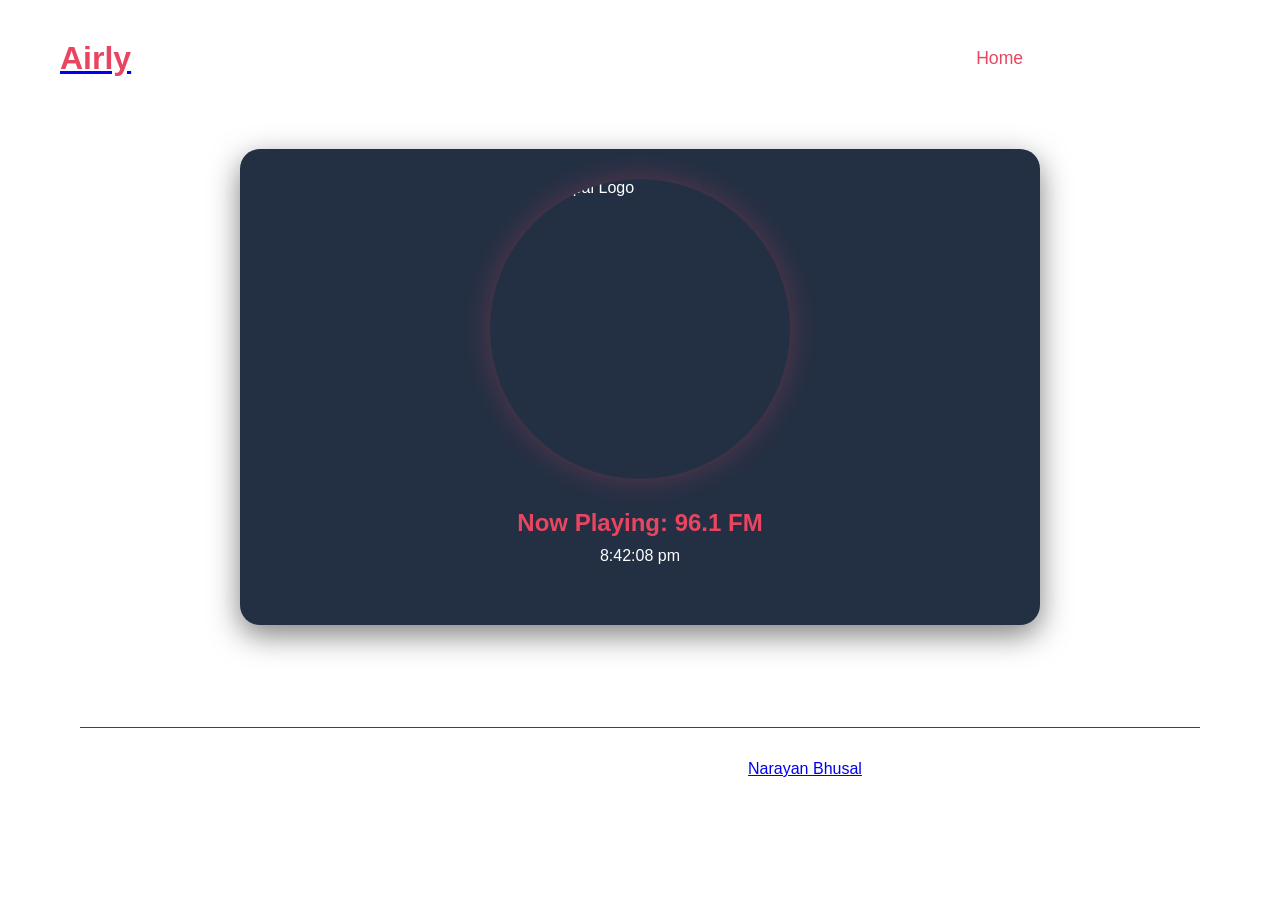
==== index.html @ 95274ca4 "first commit" ====
<!DOCTYPE html>
<html lang="en">
<head>
    <meta charset="UTF-8">
    <meta name="viewport" content="width=device-width, initial-scale=1.0">
    <title>Airly</title>
    <link rel="stylesheet" href="style.css">
    <link rel="stylesheet" href="https://cdnjs.cloudflare.com/ajax/libs/font-awesome/6.4.0/css/all.min.css">
</head>
<body>
    <div class="container">
        <header>
            <a href="https://airly.ictkalika.tech">
                <h1 class="logo">Airly</h1>
                </a>
                <nav>
                    <ul>
                        <li><a href="#" class="active">Home</a></li>
                        <li><a href="#">Programs</a></li>
                        <li><a href="https://naranbhusal02.ictkalike.tech">Contact</a></li>
                    </ul>
                </nav>
        </header>

        <main>
            <div class="player-container">
                <div class="album-art-container">
                    <div class="album-art rotating">
                        <img src="Image.png" alt="Radio Nepal Logo" id="albumArt">
                    </div>
                    <div class="audio-waves">
                        <span></span>
                        <span></span>
                        <span></span>
                        <span></span>
                        <span></span>
                    </div>
                </div>

                <div class="player-info">
                    <h2 id="nowPlaying">Now Playing: 96.1 FM</h2>
                    <p id="currentTime">8:42:08 pm</p>
                </div>

            <div id="loadingIndicator" class="loading-indicator hidden">
                <i class="fas fa-spinner fa-spin"></i> Loading... 
            </div>
            <div id="errorMessage" class="error-message hidden"></div>
        </div>
        </main>

        <footer>
            <div class="footer-bottom">
                &copy; 2026 Narayan Bhusal | Designed with <i class="fas fa-heart"></i> by <a href="https://naranbhusal02.ictkalika.tech">Narayan Bhusal</a>
            </div>
        </footer>
    </div>

    <audio id="radioPlayer" preload="none">
        <source src="https://radio-broadcast.ekantipur.com/stream" type="audio/mpeg">
        Your browser isn't able process this audio element.
    </audio>
    

    <script src="script.js"></script>
</body>
</html>
---- style.css ----
:root {
    --primary-color: #233044;
    --secondary-color: #e94560;
    --text-color: #ffffff;
    --background-color: #1a1a2e;
}

* {
    margin: 0;
    padding: 0;
    box-sizing: border-box;
}

body {
    font-family: 'Arial', sans-serif;
    backgrounf-color: var(--background-color);
    color: var(--text-color);
    min-height: 100vh;
}

.container {
    max-width: 1200px;
    margin: 0 auto;
    padding: 20px;
}

/* CSS part for header section*/
header {
    display: flex;
    justify-content: space-between;
    align-items: center;
    padding: 20px 0;
    border-bottom: 2px solid rgba(255, 255, 255, 0.1);
}

.logo {
    color: var(--secondary-color);
    font-size: 2rem;
    font-weight: bold;
    text-decoration: none;
}

nav ul {
    display: flex;
    gap: 30px;
    list-style: none;
}

nav a {
    color: var(--text-color);
    text-decoration: none;
    font-size: 1.1rem;
    transition: color 0.3s ease;
}

nav a:hover, nav a.active {
    color: var(--secondary-color);
}

/*Audio/Radio Player Container Styles*/
.player-container {
    max-width: 800px;
    margin: 50px auto;
    padding: 30px;
    background-color: var(--primary-color);
    border-radius: 20px;
    box-shadow: 0 10px 30px rgba(0, 0, 0, 0.5);
}

/*Album module styles code*/
.album-art-container {
    position: relative;
    width: 300px;
    height: 300px;
    margin: 0 auto 30px;
}

.album-art {
    width: 100%;
    height: 100%;
    border-radius: 50%;
    overflow: hidden;
    box-shadow: 0 0 30px rgba(233, 69, 96, 0.3);
}

.album-art img {
    width: 100%;
    height: 100%;
    object-fit: cover;
}

.rotating {
    animation: rotate 20s linear infinite;
    animation-play-state: paused;
}

.rotating.playing {
    animation-play-state: running;
}

@keyframes rotate {
    from {
        transform: rotate(0deg);
    }
    to {
        transform: rotate(360deg);
    }
}

/*Wave Animation for the player*/
.audio-waves {
    position: absolute;
    bottom: -20px;
    left: 50%;
    transform: translate(-50%);
    display: flex;
    gap: 5px;
    opacity: 0;
    transition: opacity 0.3s ease;
}

.audio-waves.active {
    opacity: 1;
}

.audio-waves span {
    width: 4px;
    height: 20px;
    background-color: var(--secondary-color);
    border-radius: 2px;
}

.audio-waves span:nth-child(1) {
    animation: wave 1s ease-in-out infinite;
}

.audio-waves span:nth-child(2) {
    animation: wave 1s ease-in-out 0.2s infinite;
}

.audio-waves span:nth-child(3) {
    animatio: wave 1s ease-in-out 0.4s infinite;
}

.audio-waves span:nth-child(4) {
    animation: wave 1s ease-in-out 0.6s infinite;
}

.audio-waves span:nth-child(5) {
    animation: wave 1s ease-in-out 0.8s infinite;
}

@keyframes wave {
    0%, 100% {
        height:20px;
    }
    50% {
        height: 40px;
    }
}


/*FM Information css styles code*/
.player-info {
    text-align: center;
    margin-bottom: 30px;
}

.player-info h2 {
    font-size: 1.5rem;
    margin-bottom: 10px;
    color: var(--secondary-color);
}

/* Radio Control Styles */
.controls {
    display:  flex;
    justify-content: center;
    align-items: center;
    gap: 30px;
}

.control-btn {
    width: 60px;
    height: 60px;
    border-radius: 50%;
    border: none;
    background-color: var(--secondary-color);
    color: var(--text-color);
    font-size: 1.5rem;
    cursor: pointer;
    transition: transform 0.2s ease;
}

.control-btn:hover {
 transform: scale(1.1);
}

.volume-control {
    display: flex;
    align-items: center;
    gap: 10px;
}

#volumeSlider {
    width: 100px;
    accent-color: var(--secondary-color);
}

/* Loading section and error styles*/
.loading-indicator, .error-message {
    text-align: center;
    margin-top: center;
    padding: 10px;
}

.error-message {
    color: #ff4444;
}

.hidden {
    display: none;
}

/* Footer section styles*/
footer {
    text-align: center;
    padding: 20px;
    color: rgba(255, 255, 255, 0.7);
}

/* Making sure all modules are responsive */

@media (max-width: 768px) {
    header{
        flex-direction: column;
        gap: 20px;
        text-align: center;
    }

    nav ul {
        gap: 15px;
    }

    .album-art-container {
        width: 200px;
        height: 200px;
    }

    .player-container {
        margin: 30px auto;
        padding: 20px;
    }
    }


    @media (max-width: 480px) {
        nav ul {
            flex-direction: column;
            gap: 10px;
            text-align: center;
        }

        .controls {
            flex-direction: column;
        }

        .volume-control {
            width: 100%;
            justify-content: center;
        }
    }

    .footer-bottom {
        text-align: center;
        padding-top: 2rem;
        border-top: 1px solid #3f3f5a;
        margin-top: 2rem;
    }
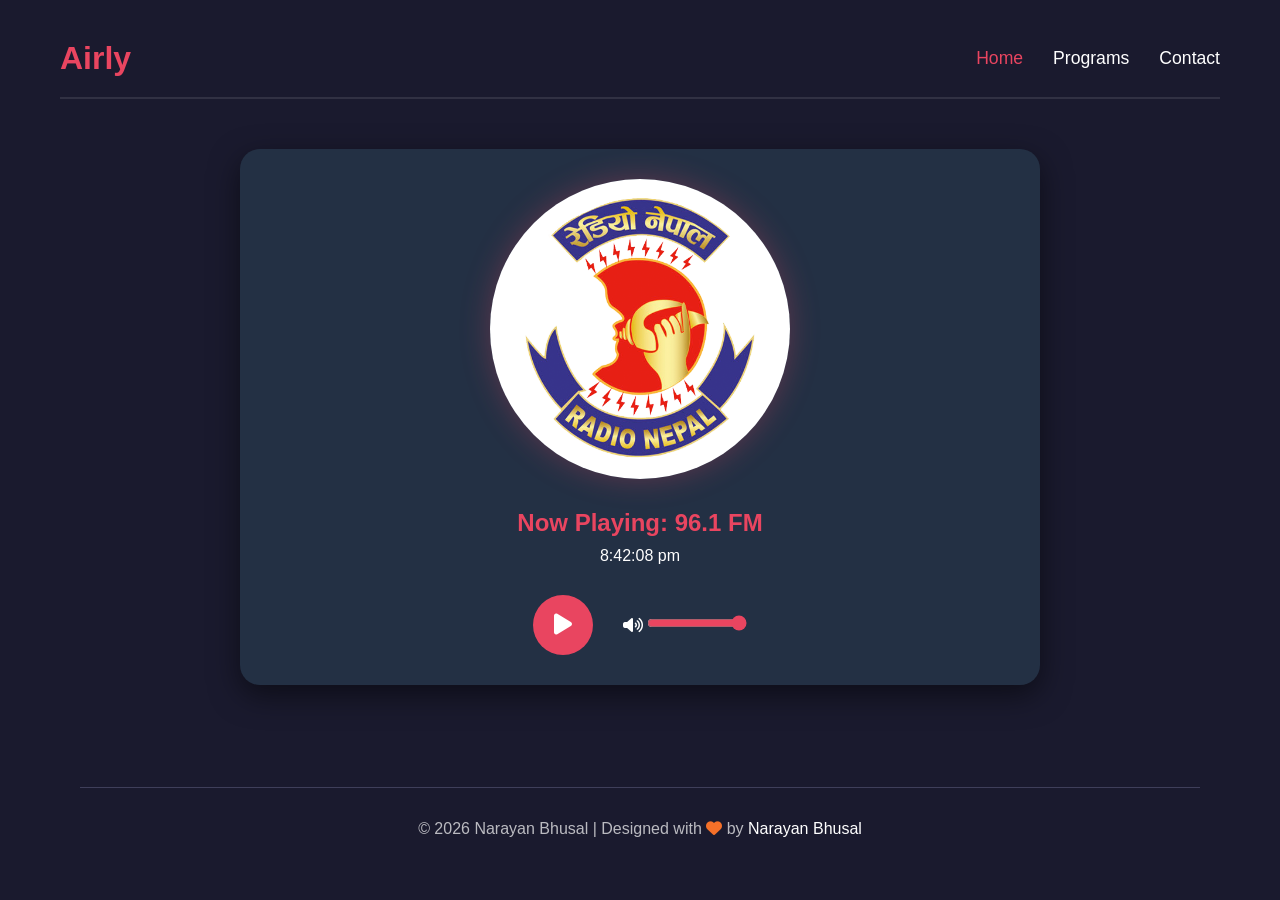
==== commit 66f0da28: "first working output with one radio stream added to the project" ====
--- a/index.html
+++ b/index.html
@@ -10,14 +10,14 @@
 <body>
     <div class="container">
         <header>
-            <a href="https://airly.ictkalika.tech">
+            <a href="https://airly.ictkalika.tech" style="text-decoration: none;">
                 <h1 class="logo">Airly</h1>
                 </a>
                 <nav>
                     <ul>
                         <li><a href="#" class="active">Home</a></li>
                         <li><a href="#">Programs</a></li>
-                        <li><a href="https://naranbhusal02.ictkalike.tech">Contact</a></li>
+                        <li><a href="https://naranbhusal02.ictkalika.tech">Contact</a></li>
                     </ul>
                 </nav>
         </header>
@@ -26,7 +26,7 @@
             <div class="player-container">
                 <div class="album-art-container">
                     <div class="album-art rotating">
-                        <img src="Image.png" alt="Radio Nepal Logo" id="albumArt">
+                        <img src="logo/image.png" alt="Radio Nepal Logo" id="albumArt">
                     </div>
                     <div class="audio-waves">
                         <span></span>
@@ -42,6 +42,15 @@
                     <p id="currentTime">8:42:08 pm</p>
                 </div>
 
+                <div class="controls">
+                    <button id="playPauseBtn" class="control-btn">
+                        <i class="fas fa-play"></i>
+                    </button>
+                    <div class="volumeControl">
+                        <i class="fas fa-volume-up" id="volumeIcon"></i>
+                        <input type="range" id="volumeSlider" min="0" max="1" step="0.1" value ="1">
+                    </div>
+                    </div>
             <div id="loadingIndicator" class="loading-indicator hidden">
                 <i class="fas fa-spinner fa-spin"></i> Loading... 
             </div>
@@ -51,10 +60,11 @@
 
         <footer>
             <div class="footer-bottom">
-                &copy; 2026 Narayan Bhusal | Designed with <i class="fas fa-heart"></i> by <a href="https://naranbhusal02.ictkalika.tech">Narayan Bhusal</a>
+                &copy; 2026 Narayan Bhusal | Designed with <i class="fas fa-heart"></i> by <a href="https://naranbhusal02.ictkalika.tech" class="mylink">Narayan Bhusal</a>
             </div>
         </footer>
     </div>
+
 
     <audio id="radioPlayer" preload="none">
         <source src="https://radio-broadcast.ekantipur.com/stream" type="audio/mpeg">
--- a/style.css
+++ b/style.css
@@ -13,7 +13,7 @@
 
 body {
     font-family: 'Arial', sans-serif;
-    backgrounf-color: var(--background-color);
+    background-color: var(--background-color);
     color: var(--text-color);
     min-height: 100vh;
 }
@@ -276,4 +276,16 @@
         padding-top: 2rem;
         border-top: 1px solid #3f3f5a;
         margin-top: 2rem;
+    }
+
+    .mylink{
+        color: var(--text-color);
+        text-decoration: none;
+    }
+    .mylink:hover {
+        color: var(--secondary-color);
+    }
+
+    .fa-heart {
+        color: rgb(244, 112, 41);
     }
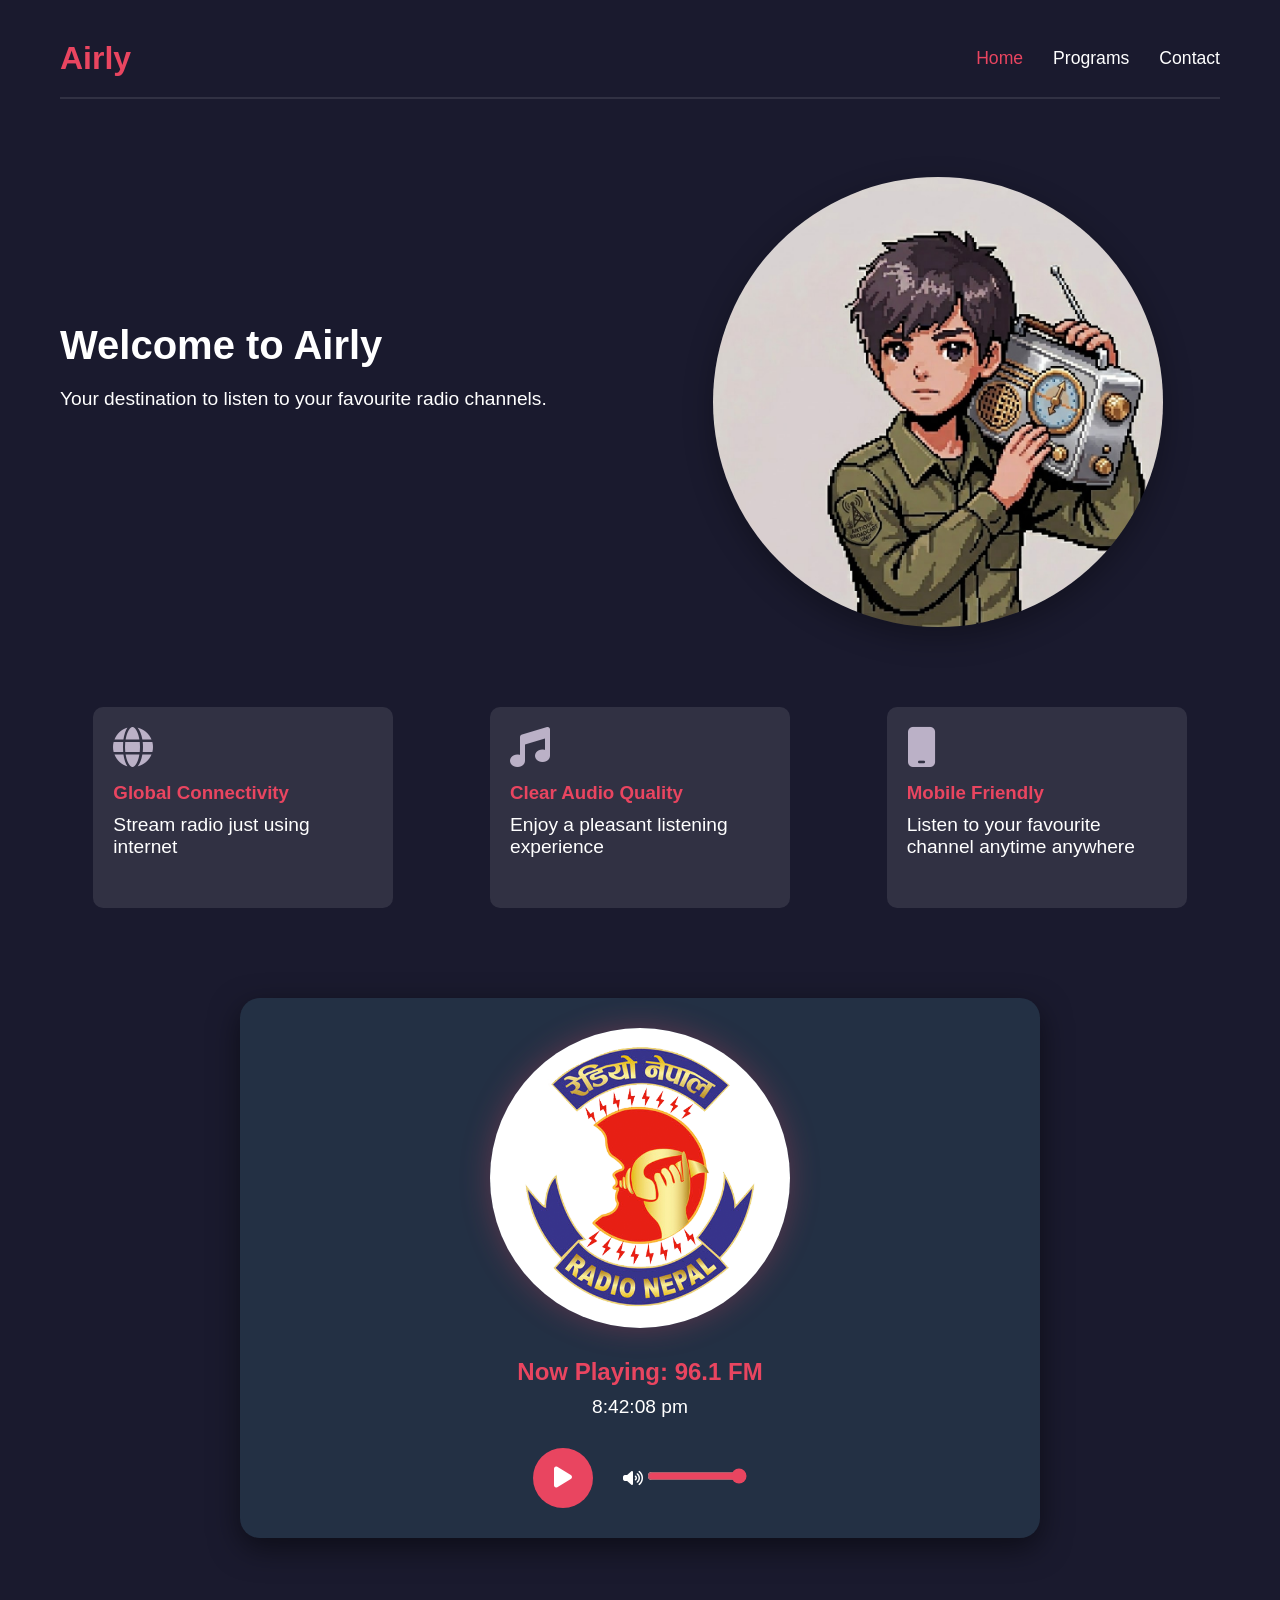
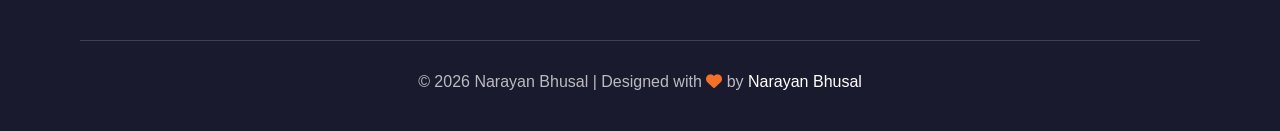
==== commit 69ecc498: "home section update" ====
--- a/index.html
+++ b/index.html
@@ -21,6 +21,53 @@
                     </ul>
                 </nav>
         </header>
+
+
+
+<br>
+<section class="home-section" id="home">
+    <div class="animated-background">
+        <div class="wave"></div>
+        <div class="wave"></div>
+        <div class="wave"></div>
+    </div>
+
+    <div class="content">
+        <div class="text-content">
+            <h2 class="animated-text">Welcome to Airly</h2>
+            <p class="animated-text">Your destination to listen to your favourite radio channels.</p>
+            <a href="#stations" class="cta-button animated-button">Try it</a>
+        </div>
+        <div class="image-content">
+            <img src="image.png" alt="Just Me Listening to the radio" class="floating-image" id="radioImage">
+        </div>
+    </div>
+
+    <div class="features">
+        <div class="feature animated-features">
+            <i class="fas fa-globe"></i>
+            <h3>Global Connectivity</h3>
+            <p>Stream radio just using internet</p>
+        </div>
+
+        <div class="feature animated-features">
+            <i class="fas fa-music"></i>
+            <h3>Clear Audio Quality</h3>
+            <p>Enjoy a pleasant listening experience</p>
+        </div>
+
+        <div class="feature animated-features">
+            <i class="fas fa-mobile"></i>
+            <h3>Mobile Friendly</h3>
+            <p>Listen to your favourite channel anytime anywhere</p>
+        </div>
+    </div>
+    
+</section>
+
+
+
+
 
         <main>
             <div class="player-container">
--- a/style.css
+++ b/style.css
@@ -3,6 +3,7 @@
     --secondary-color: #e94560;
     --text-color: #ffffff;
     --background-color: #1a1a2e;
+    --accent-color: #bbb1c7;
 }
 
 * {
@@ -277,7 +278,8 @@
         border-top: 1px solid #3f3f5a;
         margin-top: 2rem;
     }
-
+    
+    /*Developer and copyright line css code*/
     .mylink{
         color: var(--text-color);
         text-decoration: none;
@@ -288,4 +290,167 @@
 
     .fa-heart {
         color: rgb(244, 112, 41);
+    }
+
+
+
+
+    /* CSS Styles code for home section*/
+    .home-section {
+        padding: 60px 0;
+        position: relative;
+    }
+
+    .content {
+        display: flex;
+        justify-content: space-between;
+        align-items: center;
+        gap: 30px;
+    }
+    .text-content {
+        flex: 1;
+    }
+
+    .animated-text {
+        opacity: 0;
+        transform: translateY(20px);
+        animation: fade-in-up 1s ease forwards;
+        color: var(--text-color);
+    }
+
+    .animated-text:nth-child(1) {
+        animation-delay: 0.3s;
+    }
+
+    @keyframes fade-in-up {
+        to {
+            opacity: 1;
+            transform: translateY(0);
+        }
+    }
+
+    h2 {
+        font-size: 2.5rem;
+        margin-bottom: 20px;
+        color: var(--accent-color);
+    }
+
+    p {
+        font-size: 1.2rem;
+        margin-bottom: 30px;
+    }
+
+    .cta-button {
+        display: inline-block;
+        background-color: var(--secondary-color);
+        color: var(--text-color);
+        padding: 12px 24px;
+        border-radius: 30px;
+        text-decoration: none;
+        font-weight: bold;
+        transition: background-color 0.3s ease, transform 0.3s ease;
+    }
+
+    .cta-button:hover {
+        background-color: #d63a51;
+        transform: scale(1.05);
+    }
+
+    .animated-button {
+        opacity: 0;
+        animation: fade-in 1s ease 0.6s forwards;
+    }
+
+    @keyframes fade-in {
+        to {
+            opcaity: 1;
+        }
+    }
+
+    .image-content {
+        flex: 1;
+        display: flex;
+        justify-content: center;
+        align-items: center;
+    }
+
+    .floating-image {
+        max-width: 100%;
+        height: 450px;
+        width: 450px;
+        border-radius: 300px;
+        box-shadow: 0 10px 30px rgba(0, 0, 0, 0.3);
+        animation: float 6s ease-in-out infinite;
+    }
+
+    @keyframes float {
+        0%, 100% {
+            transform: translateY(0);
+        }
+        50% {
+            transform: translateY(-20px);
+        }
+    }
+
+    .features {
+        display: flex;
+        justify-content: space-around;
+        flex-wrap: wrap;
+        gap: 30px;
+        margin-top: 60px;
+    }
+
+    .feature {
+        flex: 1;
+        min-width: 200px;
+        max-width: 300px;
+        padding: 20px;
+        background-color: rgba(255, 255, 255, 0.1);
+        border-radius: 10px;
+        transition: transform 0.3s ease;
+        opacity: 1;
+        transform: translateY(20px);
+    }
+
+    .animated-feature {
+        animation: fade-in-up 1s ease forwards;
+    }
+
+    .animated-feature:nth-child(2) {
+        animation-delay: 0.2s;
+    }
+
+    .animated-feature:nth-child(3) {
+        animation-delay: 0.4s;
+    }
+
+    .feature:hover {
+        transform: translateY(-5px);
+    }
+
+    .feature i {
+        font-size: 2.5rem;
+        color: var(--accent-color);
+        margin-bottom: 15px;
+    }
+
+    .feature h3 {
+        margin-bottom: 10px;
+        color: var(--secondary-color);
+    }
+
+    /*Making sure it is responsive*/
+
+    @media (max-width: 768px) {
+        h2 {
+            font-size: 2rem;
+                }
+                .features {
+                    flex-direction: column;
+                    align-items: center;
+                }
+                .feature {
+                    width: 100%;
+                    max-width: none;
+                }
     }
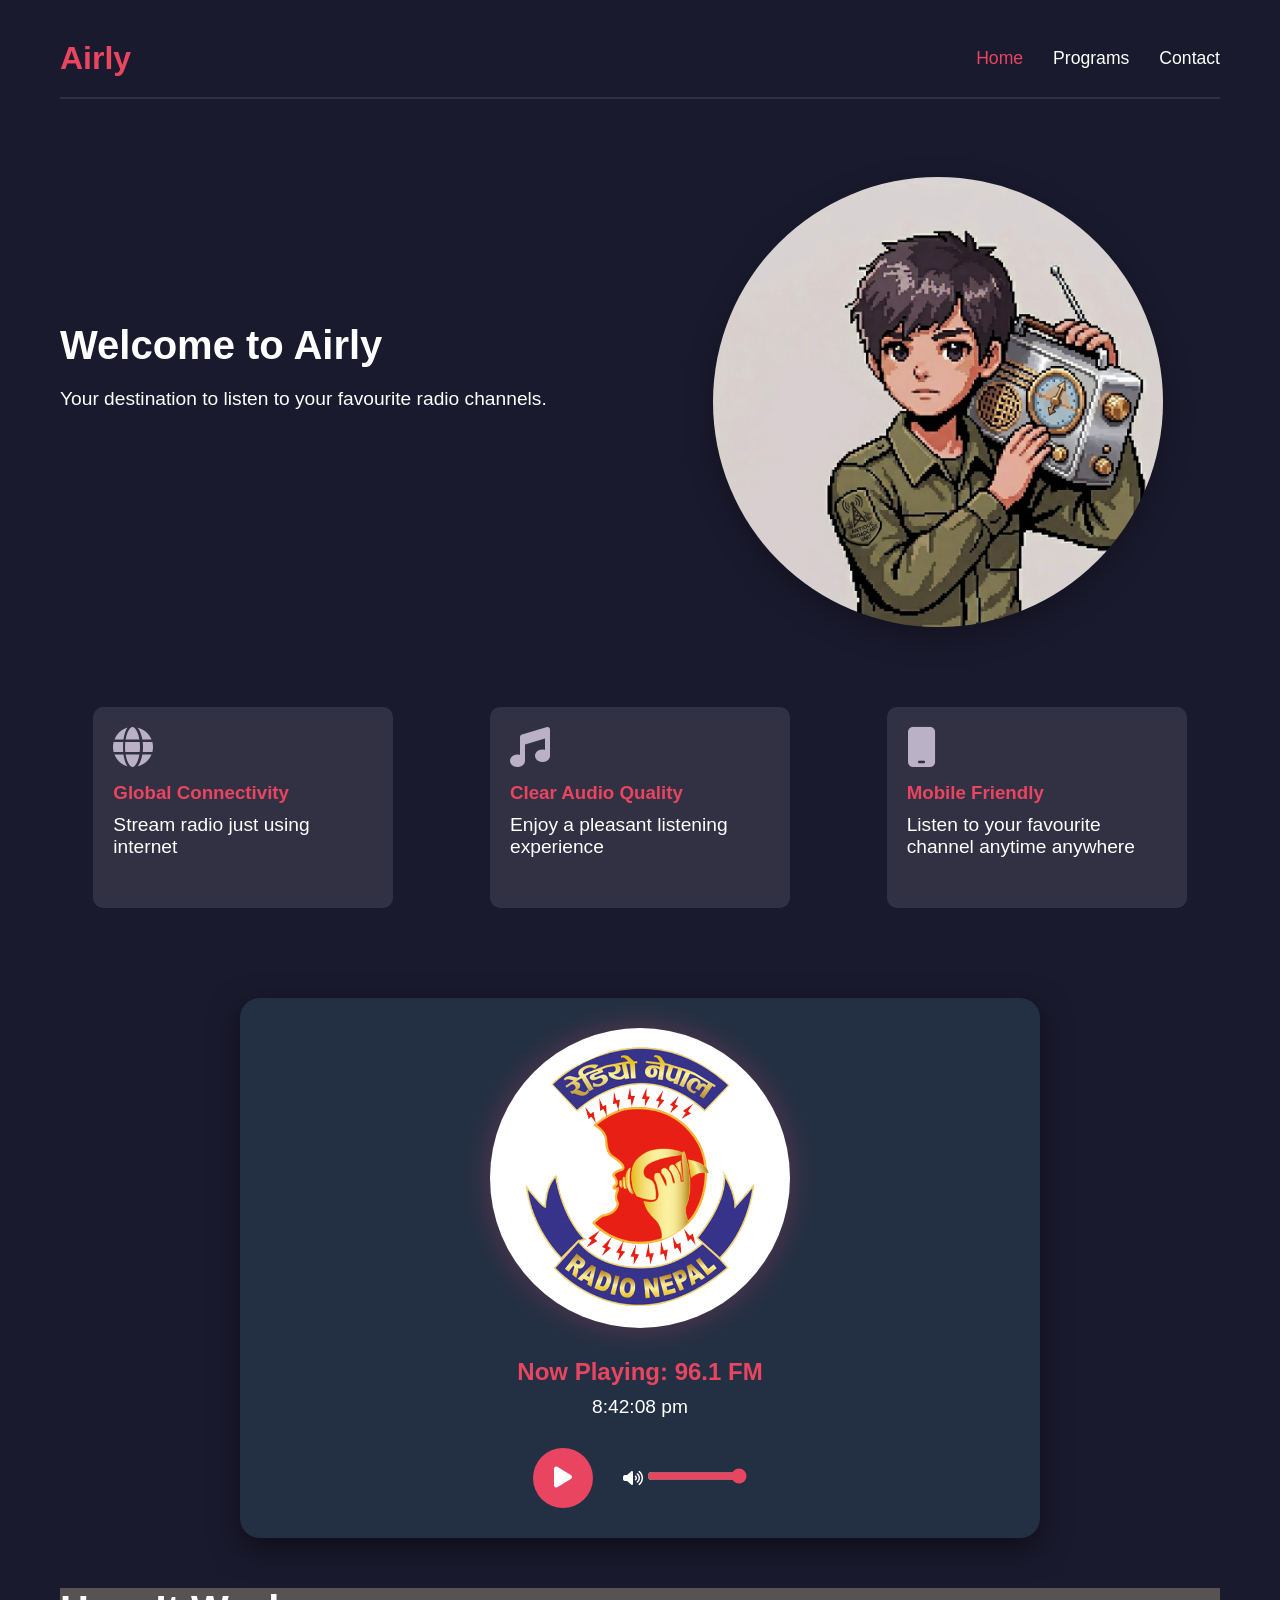
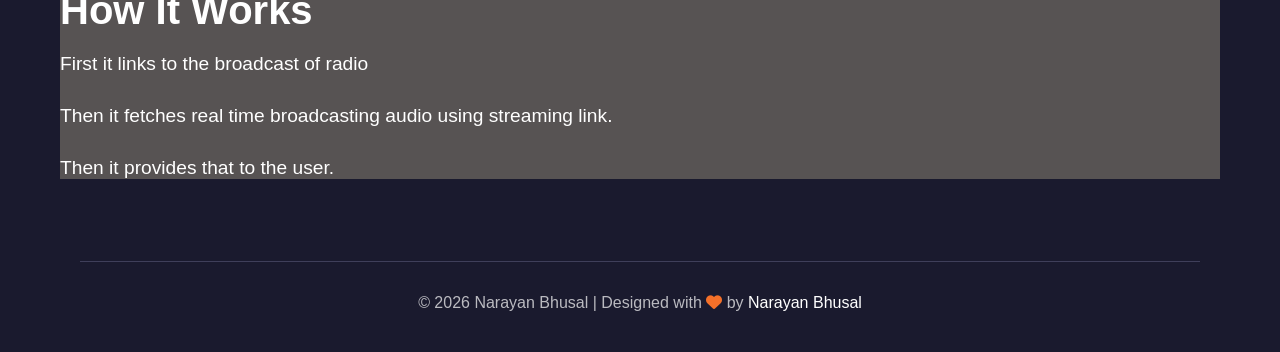
==== commit 605b0877: "just a simple section about how it works" ====
--- a/index.html
+++ b/index.html
@@ -16,8 +16,8 @@
                 <nav>
                     <ul>
                         <li><a href="#" class="active">Home</a></li>
-                        <li><a href="#">Programs</a></li>
-                        <li><a href="https://naranbhusal02.ictkalika.tech">Contact</a></li>
+                        <li><a href="COMINGSOON.HTML">Programs</a></li>
+                        <li><a href="me.html">Contact</a></li>
                     </ul>
                 </nav>
         </header>
@@ -105,6 +105,15 @@
         </div>
         </main>
 
+
+
+
+        <section class="how-it-works" id="stations" style="background-color: #575353; color: white;">
+            <h2 style="color: white;">How It Works</h2>
+            <p>First it links to the broadcast of radio</p>
+            <p>Then it fetches real time broadcasting audio using streaming link.</p>
+            <p>Then it provides that to the user.</p>
+</section>
         <footer>
             <div class="footer-bottom">
                 &copy; 2026 Narayan Bhusal | Designed with <i class="fas fa-heart"></i> by <a href="https://naranbhusal02.ictkalika.tech" class="mylink">Narayan Bhusal</a>
